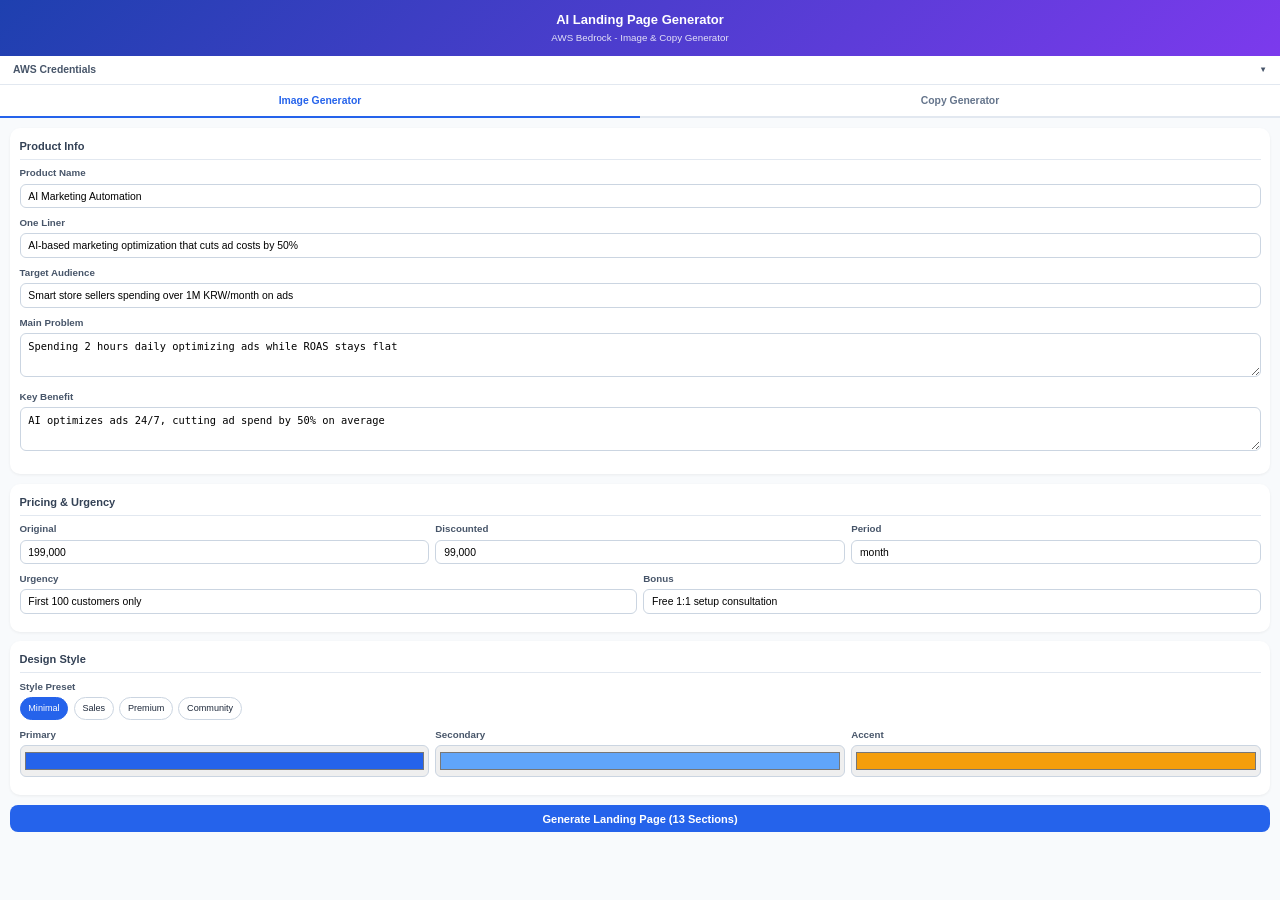
==== chrome-extension/sidepanel.html @ c02da8af "feat: Chrome Extension Side Panel로 이미지/카피 생성기 통합 기존 index.html(이미지)과 copy.html(카피) 두 웹페이지를 하나의 크롬 확장" ====
<!DOCTYPE html>
<html lang="ko">
<head>
  <meta charset="UTF-8">
  <meta name="viewport" content="width=device-width, initial-scale=1.0">
  <title>AI Landing Page Generator</title>
  <link rel="stylesheet" href="css/styles.css">
</head>
<body>
  <!-- Header -->
  <div class="header">
    <h1>AI Landing Page Generator</h1>
    <p>AWS Bedrock - Image & Copy Generator</p>
  </div>

  <!-- AWS Credentials (collapsible, shared) -->
  <div class="cred-section">
    <div class="cred-toggle" id="credToggle">
      AWS Credentials <span class="cred-status" id="credStatus"></span>
    </div>
    <div class="cred-body" id="credBody">
      <div class="row" style="margin-bottom:0.4rem;">
        <div class="field">
          <label>Access Key ID</label>
          <input type="text" id="aws_access_key" placeholder="AKIA..." autocomplete="off">
        </div>
        <div class="field">
          <label>Secret Access Key</label>
          <input type="password" id="aws_secret_key" placeholder="secret key" autocomplete="off">
        </div>
      </div>
      <div class="field" style="margin-bottom:0.4rem;">
        <label>Region</label>
        <select id="aws_region">
          <option value="us-east-1" selected>us-east-1 (N. Virginia)</option>
          <option value="us-west-2">us-west-2 (Oregon)</option>
          <option value="eu-west-1">eu-west-1 (Ireland)</option>
          <option value="ap-northeast-1">ap-northeast-1 (Tokyo)</option>
        </select>
      </div>
      <div class="cred-actions">
        <button class="btn-save" id="credSaveBtn">Save</button>
        <button id="credClearBtn">Clear</button>
      </div>
    </div>
  </div>

  <!-- Main Tab Bar -->
  <div class="main-tab-bar" id="mainTabBar">
    <div class="main-tab active" data-tab="image">Image Generator</div>
    <div class="main-tab" data-tab="copy">Copy Generator</div>
  </div>

  <!-- ========== IMAGE TAB ========== -->
  <div class="panel-content" id="imagePanel">
    <form id="imageForm">
      <!-- Shared Product Info -->
      <div class="card">
        <h2>Product Info</h2>
        <div class="field">
          <label>Product Name</label>
          <input type="text" id="product_name" value="AI Marketing Automation" required>
        </div>
        <div class="field">
          <label>One Liner</label>
          <input type="text" id="one_liner" value="AI-based marketing optimization that cuts ad costs by 50%" required>
        </div>
        <div class="field">
          <label>Target Audience</label>
          <input type="text" id="target_audience" value="Smart store sellers spending over 1M KRW/month on ads" required>
        </div>
        <div class="field">
          <label>Main Problem</label>
          <textarea id="main_problem" required>Spending 2 hours daily optimizing ads while ROAS stays flat</textarea>
        </div>
        <div class="field">
          <label>Key Benefit</label>
          <textarea id="key_benefit" required>AI optimizes ads 24/7, cutting ad spend by 50% on average</textarea>
        </div>
      </div>

      <div class="card">
        <h2>Pricing & Urgency</h2>
        <div class="row-3">
          <div class="field">
            <label>Original</label>
            <input type="text" id="price_original" value="199,000">
          </div>
          <div class="field">
            <label>Discounted</label>
            <input type="text" id="price_discounted" value="99,000">
          </div>
          <div class="field">
            <label>Period</label>
            <input type="text" id="price_period" value="month">
          </div>
        </div>
        <div class="row">
          <div class="field">
            <label>Urgency</label>
            <input type="text" id="urgency_value" value="First 100 customers only">
          </div>
          <div class="field">
            <label>Bonus</label>
            <input type="text" id="urgency_bonus" value="Free 1:1 setup consultation">
          </div>
        </div>
      </div>

      <div class="card">
        <h2>Design Style</h2>
        <div class="field">
          <label>Style Preset</label>
          <div class="preset-chips" id="imageStyleChips">
            <span class="chip active" data-value="minimal">Minimal</span>
            <span class="chip" data-value="sales">Sales</span>
            <span class="chip" data-value="premium">Premium</span>
            <span class="chip" data-value="community">Community</span>
          </div>
        </div>
        <div class="row-3">
          <div class="field">
            <label>Primary</label>
            <input type="color" id="color_primary" value="#2563EB">
          </div>
          <div class="field">
            <label>Secondary</label>
            <input type="color" id="color_secondary" value="#60A5FA">
          </div>
          <div class="field">
            <label>Accent</label>
            <input type="color" id="color_accent" value="#F59E0B">
          </div>
        </div>
      </div>

      <button type="submit" class="btn btn-primary" id="imageSubmitBtn">
        Generate Landing Page (13 Sections)
      </button>
    </form>

    <!-- Image Progress -->
    <div class="progress" id="imageProgress">
      <div class="card">
        <div class="progress-bar"><div class="progress-fill" id="imageProgressFill"></div></div>
        <p class="progress-text" id="imageProgressText">Generating...</p>
      </div>
    </div>

    <!-- Image Error -->
    <div class="error" id="imageError"></div>

    <!-- Image Result -->
    <div class="result" id="imageResult">
      <div class="card">
        <h2>Result</h2>
        <img id="imageResultImg" src="" alt="Generated landing page">
        <div class="result-actions">
          <a href="#" class="dl-png" id="imageDownloadBtn" download="landing_page.png">Download PNG</a>
          <button class="dl-new" id="imageResetBtn">Generate New</button>
        </div>
      </div>
    </div>
  </div>

  <!-- ========== COPY TAB ========== -->
  <div class="panel-content" id="copyPanel" style="display:none;">
    <form id="copyForm">
      <div class="card">
        <h2>Product Info</h2>
        <div class="hint" style="margin-bottom:0.5rem;font-size:0.7rem;color:#64748b;">
          Uses the same product info from the Image tab. Switch tabs to edit.
        </div>
      </div>

      <button type="submit" class="btn btn-green" id="copySubmitBtn">
        Generate Sales Copy (13 Sections)
      </button>
    </form>

    <!-- Copy Progress -->
    <div class="progress" id="copyProgress">
      <div class="card">
        <div class="progress-bar"><div class="progress-fill-green" id="copyProgressFill"></div></div>
        <p class="progress-text" id="copyProgressText">Analyzing...</p>
      </div>
    </div>

    <!-- Copy Error -->
    <div class="error" id="copyError"></div>

    <!-- Copy Result -->
    <div class="result" id="copyResult">
      <div class="card">
        <div class="copy-result-header">
          <h2>Generated Copy</h2>
          <div class="copy-actions">
            <button class="copy-all-btn" data-action="copy-json">Copy JSON</button>
            <button class="copy-all-btn" data-action="copy-text">Copy Text</button>
            <button class="copy-all-btn" data-action="reset-copy">New</button>
          </div>
        </div>

        <div class="result-tab-bar" id="copyResultTabs">
          <div class="result-tab active" data-tab="copy">Copy (13 Sections)</div>
          <div class="result-tab" data-tab="research">Research</div>
        </div>

        <div id="copySectionsTab"></div>
        <div id="copyResearchTab" style="display:none;"></div>
      </div>
    </div>
  </div>

  <!-- Scripts (order matters: dependencies first) -->
  <script src="js/storage.js"></script>
  <script src="js/api.js"></script>
  <script src="js/render.js"></script>
  <script src="js/image-tab.js"></script>
  <script src="js/copy-tab.js"></script>
  <script src="js/app.js"></script>
</body>
</html>
---- chrome-extension/css/styles.css ----
/* ===== Base ===== */
* { margin: 0; padding: 0; box-sizing: border-box; }
html, body {
  width: 100%;
  font-family: -apple-system, 'Pretendard', 'Segoe UI', sans-serif;
  background: #f8fafc;
  color: #1e293b;
  font-size: 13px;
  line-height: 1.5;
}

/* ===== Header ===== */
.header {
  background: linear-gradient(135deg, #1e40af, #7c3aed);
  color: #fff;
  padding: 0.75rem 1rem;
  text-align: center;
}
.header h1 { font-size: 1rem; margin-bottom: 0.15rem; }
.header p { opacity: 0.85; font-size: 0.75rem; }

/* ===== Credentials ===== */
.cred-section {
  background: #fff;
  border-bottom: 1px solid #e2e8f0;
}
.cred-toggle {
  display: flex;
  align-items: center;
  justify-content: space-between;
  padding: 0.5rem 1rem;
  cursor: pointer;
  user-select: none;
  font-size: 0.8rem;
  font-weight: 600;
  color: #475569;
}
.cred-toggle::after { content: '\25BC'; font-size: 0.6rem; transition: transform 0.2s; }
.cred-toggle.open::after { transform: rotate(180deg); }
.cred-body {
  display: none;
  padding: 0 1rem 0.75rem;
}
.cred-body.open { display: block; }
.cred-status { font-size: 0.7rem; color: #94a3b8; margin-left: 0.5rem; }
.cred-status.saved { color: #059669; }
.cred-actions { display: flex; gap: 0.5rem; margin-top: 0.5rem; }
.cred-actions button {
  flex: 1;
  padding: 0.4rem;
  border-radius: 6px;
  border: 1px solid #e2e8f0;
  font-size: 0.75rem;
  font-weight: 600;
  cursor: pointer;
  background: #f8fafc;
  color: #334155;
}
.cred-actions button:hover { background: #e2e8f0; }
.cred-actions .btn-save { background: #2563eb; color: #fff; border-color: #2563eb; }
.cred-actions .btn-save:hover { background: #1d4ed8; }

/* ===== Main Tab Bar ===== */
.main-tab-bar {
  display: flex;
  background: #fff;
  border-bottom: 2px solid #e2e8f0;
}
.main-tab {
  flex: 1;
  padding: 0.6rem;
  text-align: center;
  font-size: 0.8rem;
  font-weight: 600;
  cursor: pointer;
  color: #64748b;
  border-bottom: 2px solid transparent;
  margin-bottom: -2px;
  transition: all 0.2s;
}
.main-tab:hover { color: #334155; background: #f8fafc; }
.main-tab.active { color: #2563eb; border-bottom-color: #2563eb; }
.main-tab.active-copy { color: #059669; border-bottom-color: #059669; }

/* ===== Content ===== */
.panel-content { padding: 0.75rem; }

/* ===== Card ===== */
.card {
  background: #fff;
  border-radius: 10px;
  box-shadow: 0 1px 3px rgba(0,0,0,0.06);
  padding: 0.75rem;
  margin-bottom: 0.75rem;
}
.card h2 {
  font-size: 0.85rem;
  margin-bottom: 0.5rem;
  color: #334155;
  border-bottom: 1px solid #e2e8f0;
  padding-bottom: 0.35rem;
}

/* ===== Fields ===== */
.field { margin-bottom: 0.6rem; }
.field label {
  display: block;
  font-size: 0.75rem;
  font-weight: 600;
  color: #475569;
  margin-bottom: 0.2rem;
}
.field input, .field textarea, .field select {
  width: 100%;
  padding: 0.45rem 0.6rem;
  border: 1px solid #cbd5e1;
  border-radius: 6px;
  font-size: 0.8rem;
  transition: border-color 0.2s;
}
.field input:focus, .field textarea:focus, .field select:focus {
  outline: none;
  border-color: #3b82f6;
  box-shadow: 0 0 0 2px rgba(59,130,246,0.1);
}
.field textarea { resize: vertical; min-height: 44px; }
.field .hint { font-size: 0.65rem; color: #94a3b8; margin-top: 0.15rem; }

.row { display: grid; grid-template-columns: 1fr 1fr; gap: 0.5rem; }
.row-3 { display: grid; grid-template-columns: 1fr 1fr 1fr; gap: 0.5rem; }

/* ===== Buttons ===== */
.btn {
  display: inline-flex;
  align-items: center;
  justify-content: center;
  gap: 0.4rem;
  width: 100%;
  padding: 0.6rem;
  border: none;
  border-radius: 8px;
  cursor: pointer;
  font-size: 0.85rem;
  font-weight: 600;
  transition: all 0.2s;
}
.btn-primary { background: #2563eb; color: #fff; }
.btn-primary:hover { background: #1d4ed8; }
.btn-primary:disabled { background: #94a3b8; cursor: not-allowed; }
.btn-green { background: #059669; color: #fff; }
.btn-green:hover { background: #047857; }
.btn-green:disabled { background: #94a3b8; cursor: not-allowed; }

/* ===== Style Chips ===== */
.preset-chips { display: flex; gap: 0.4rem; flex-wrap: wrap; }
.chip {
  padding: 0.3rem 0.6rem;
  border-radius: 16px;
  border: 1px solid #cbd5e1;
  font-size: 0.7rem;
  cursor: pointer;
  transition: all 0.2s;
}
.chip.active { background: #2563eb; color: #fff; border-color: #2563eb; }

/* ===== Color inputs ===== */
.field input[type="color"] {
  height: 32px;
  padding: 2px;
  cursor: pointer;
}

/* ===== Progress ===== */
.progress { display: none; margin: 0.75rem 0; }
.progress.show { display: block; }
.progress-bar { height: 5px; background: #e2e8f0; border-radius: 3px; overflow: hidden; }
.progress-fill {
  height: 100%;
  background: linear-gradient(90deg, #2563eb, #7c3aed);
  border-radius: 3px;
  transition: width 0.5s;
  width: 0%;
}
.progress-fill-green {
  height: 100%;
  background: linear-gradient(90deg, #059669, #0d9488);
  border-radius: 3px;
  transition: width 0.5s;
  width: 0%;
}
.progress-text {
  text-align: center;
  margin-top: 0.35rem;
  font-size: 0.75rem;
  color: #64748b;
}

/* ===== Error ===== */
.error {
  background: #fef2f2;
  border: 1px solid #fecaca;
  color: #991b1b;
  padding: 0.6rem;
  border-radius: 6px;
  display: none;
  font-size: 0.8rem;
  margin-bottom: 0.75rem;
  word-break: break-word;
}
.error.show { display: block; }

/* ===== Image Result ===== */
.result { display: none; }
.result.show { display: block; }
.result img {
  width: 100%;
  border-radius: 6px;
  box-shadow: 0 2px 8px rgba(0,0,0,0.08);
}
.result-actions { display: flex; gap: 0.5rem; margin-top: 0.5rem; }
.result-actions a, .result-actions button {
  flex: 1;
  text-align: center;
  padding: 0.5rem;
  border-radius: 6px;
  text-decoration: none;
  font-weight: 600;
  font-size: 0.8rem;
  border: none;
  cursor: pointer;
}
.dl-png { background: #2563eb; color: #fff; }
.dl-new { background: #f1f5f9; color: #334155; }

/* ===== Copy Result Styles ===== */
.copy-result-header {
  display: flex;
  justify-content: space-between;
  align-items: center;
  margin-bottom: 0.5rem;
  flex-wrap: wrap;
  gap: 0.35rem;
}
.copy-result-header h2 { border: none; margin: 0; padding: 0; }
.copy-actions { display: flex; gap: 0.35rem; }
.copy-all-btn {
  background: #f1f5f9;
  color: #334155;
  border: 1px solid #e2e8f0;
  padding: 0.3rem 0.6rem;
  border-radius: 6px;
  cursor: pointer;
  font-size: 0.7rem;
  font-weight: 600;
}
.copy-all-btn:hover { background: #e2e8f0; }

/* Result sub-tabs */
.result-tab-bar { display: flex; gap: 0.35rem; margin-bottom: 0.5rem; }
.result-tab {
  padding: 0.35rem 0.6rem;
  border-radius: 6px;
  border: 1px solid #e2e8f0;
  cursor: pointer;
  font-size: 0.75rem;
  font-weight: 600;
  background: #fff;
}
.result-tab.active { background: #059669; color: #fff; border-color: #059669; }

/* Section output (copy) */
.section-output {
  margin-bottom: 0.75rem;
  border: 1px solid #e2e8f0;
  border-radius: 8px;
  overflow: hidden;
}
.section-header {
  background: #f1f5f9;
  padding: 0.5rem 0.6rem;
  cursor: pointer;
  display: flex;
  align-items: center;
  justify-content: space-between;
  user-select: none;
}
.section-header:hover { background: #e2e8f0; }
.section-header h3 { font-size: 0.8rem; color: #334155; }
.section-desc { font-weight: 400; color: #94a3b8; }
.badge {
  font-size: 0.6rem;
  background: #059669;
  color: #fff;
  padding: 0.15rem 0.4rem;
  border-radius: 8px;
  white-space: nowrap;
}
.section-body { padding: 0.6rem; display: none; }
.section-body.open { display: block; }

/* Copy field */
.copy-field { margin-bottom: 0.5rem; }
.copy-field .label {
  font-size: 0.65rem;
  font-weight: 600;
  color: #059669;
  text-transform: uppercase;
  margin-bottom: 0.15rem;
}
.copy-field .value { font-size: 0.8rem; color: #1e293b; line-height: 1.5; white-space: pre-wrap; }
.copy-field .value-list { list-style: none; padding: 0; }
.copy-field .value-list li {
  padding: 0.2rem 0;
  border-bottom: 1px solid #f1f5f9;
  font-size: 0.8rem;
}
.copy-field .value-list li:last-child { border-bottom: none; }

.headline-option {
  background: #f8fafc;
  padding: 0.35rem 0.5rem;
  border-radius: 4px;
  margin-bottom: 0.25rem;
  border-left: 3px solid #059669;
  font-size: 0.8rem;
  font-weight: 500;
}

.testimonial-card {
  background: #f8fafc;
  padding: 0.5rem;
  border-radius: 6px;
  margin-bottom: 0.35rem;
}
.testimonial-card .quote { font-style: italic; color: #475569; margin-bottom: 0.2rem; font-size: 0.8rem; }
.testimonial-card .meta { font-size: 0.7rem; color: #94a3b8; }

.step-card {
  display: flex;
  gap: 0.5rem;
  align-items: flex-start;
  padding: 0.35rem 0;
  border-bottom: 1px solid #f1f5f9;
}
.step-num {
  width: 22px;
  height: 22px;
  border-radius: 50%;
  background: #059669;
  color: #fff;
  display: flex;
  align-items: center;
  justify-content: center;
  font-size: 0.7rem;
  font-weight: 700;
  flex-shrink: 0;
}
.step-desc { font-size: 0.75rem; color: #64748b; }
.step-result { font-size: 0.7rem; color: #059669; }

.stats-row { display: flex; flex-wrap: wrap; gap: 0.35rem; }
.stat-num {
  display: inline-block;
  background: #f1f5f9;
  padding: 0.25rem 0.5rem;
  border-radius: 4px;
  font-weight: 700;
  color: #059669;
  font-size: 0.8rem;
}
.stat-label { font-size: 0.7rem; color: #94a3b8; margin-right: 0.5rem; }

.comparison-grid { display: grid; grid-template-columns: 1fr 1fr; gap: 0.5rem; }
.comparison-col h4 { font-size: 0.75rem; margin-bottom: 0.3rem; }
.comparison-col.without h4 { color: #dc2626; }
.comparison-col.with h4 { color: #059669; }
.comparison-col ul { list-style: none; padding: 0; }
.comparison-col li { font-size: 0.75rem; margin-bottom: 0.2rem; }

.bonus-item { padding: 0.2rem 0; font-size: 0.8rem; }
.bonus-value { color: #059669; }

.faq-item { margin-bottom: 0.4rem; }
.faq-item strong { color: #334155; font-size: 0.8rem; }
.faq-answer { font-size: 0.75rem; color: #64748b; }

.pain-item {
  margin-bottom: 0.5rem;
  padding: 0.4rem;
  background: #fef2f2;
  border-radius: 4px;
  border-left: 3px solid #ef4444;
  font-size: 0.8rem;
}
.pain-hook { font-size: 0.75rem; color: #64748b; }

.failure-item { margin-bottom: 0.5rem; font-size: 0.8rem; }
.failure-explain { font-size: 0.75rem; color: #64748b; }
.failure-reframe { font-size: 0.75rem; color: #059669; }

.objection-item { margin-bottom: 0.35rem; font-size: 0.8rem; }
.obj-q { color: #dc2626; }
.obj-a { color: #059669; }

.diff-item { margin-bottom: 0.35rem; font-size: 0.8rem; }
.diff-explain { font-size: 0.75rem; color: #64748b; }

.json-fallback { font-size: 0.7rem; overflow-x: auto; }
.empty-msg { color: #94a3b8; font-size: 0.8rem; }

/* ===== Scrollbar ===== */
::-webkit-scrollbar { width: 4px; }
::-webkit-scrollbar-track { background: transparent; }
::-webkit-scrollbar-thumb { background: #cbd5e1; border-radius: 2px; }
::-webkit-scrollbar-thumb:hover { background: #94a3b8; }
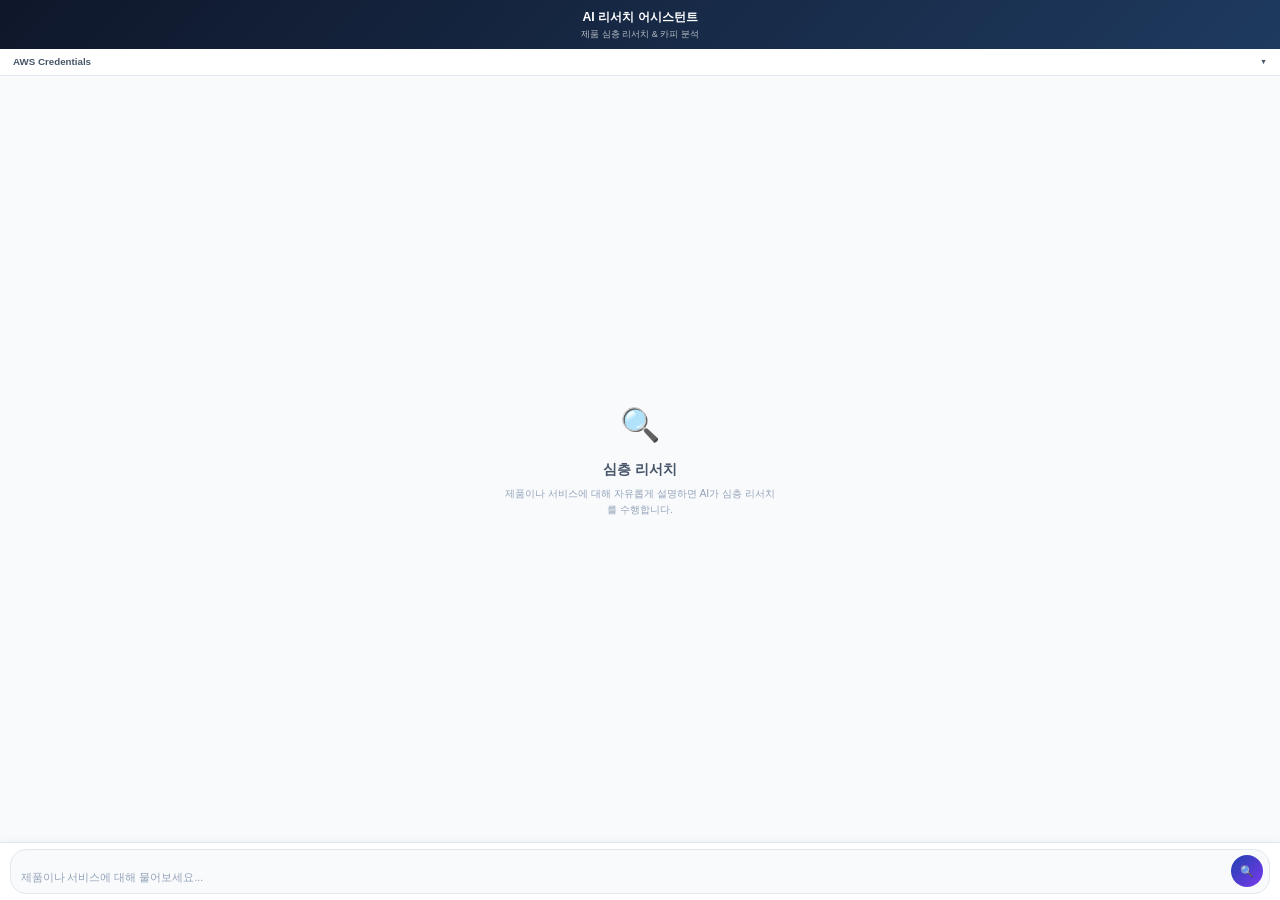
==== commit 984e5d2a: "feat: Perplexity 스타일 단일 검색창 + Bedrock Converse 심층 리서치 - 5개 입력 필드를 단일 textarea 검색바로 교체 - Bedrock Conv" ====
--- a/chrome-extension/sidepanel.html
+++ b/chrome-extension/sidepanel.html
@@ -3,17 +3,17 @@
 <head>
   <meta charset="UTF-8">
   <meta name="viewport" content="width=device-width, initial-scale=1.0">
-  <title>AI Landing Page Generator</title>
+  <title>AI Research Assistant</title>
   <link rel="stylesheet" href="css/styles.css">
 </head>
 <body>
   <!-- Header -->
   <div class="header">
-    <h1>AI Landing Page Generator</h1>
-    <p>AWS Bedrock - Image & Copy Generator</p>
+    <h1>AI 리서치 어시스턴트</h1>
+    <p>제품 심층 리서치 &amp; 카피 분석</p>
   </div>
 
-  <!-- AWS Credentials (collapsible, shared) -->
+  <!-- AWS Credentials (collapsible) -->
   <div class="cred-section">
     <div class="cred-toggle" id="credToggle">
       AWS Credentials <span class="cred-status" id="credStatus"></span>
@@ -39,185 +39,37 @@
         </select>
       </div>
       <div class="cred-actions">
-        <button class="btn-save" id="credSaveBtn">Save</button>
-        <button id="credClearBtn">Clear</button>
+        <button class="btn-save" id="credSaveBtn">저장</button>
+        <button id="credClearBtn">초기화</button>
       </div>
     </div>
   </div>
 
-  <!-- Main Tab Bar -->
-  <div class="main-tab-bar" id="mainTabBar">
-    <div class="main-tab active" data-tab="image">Image Generator</div>
-    <div class="main-tab" data-tab="copy">Copy Generator</div>
-  </div>
-
-  <!-- ========== IMAGE TAB ========== -->
-  <div class="panel-content" id="imagePanel">
-    <form id="imageForm">
-      <!-- Shared Product Info -->
-      <div class="card">
-        <h2>Product Info</h2>
-        <div class="field">
-          <label>Product Name</label>
-          <input type="text" id="product_name" value="AI Marketing Automation" required>
-        </div>
-        <div class="field">
-          <label>One Liner</label>
-          <input type="text" id="one_liner" value="AI-based marketing optimization that cuts ad costs by 50%" required>
-        </div>
-        <div class="field">
-          <label>Target Audience</label>
-          <input type="text" id="target_audience" value="Smart store sellers spending over 1M KRW/month on ads" required>
-        </div>
-        <div class="field">
-          <label>Main Problem</label>
-          <textarea id="main_problem" required>Spending 2 hours daily optimizing ads while ROAS stays flat</textarea>
-        </div>
-        <div class="field">
-          <label>Key Benefit</label>
-          <textarea id="key_benefit" required>AI optimizes ads 24/7, cutting ad spend by 50% on average</textarea>
-        </div>
-      </div>
-
-      <div class="card">
-        <h2>Pricing & Urgency</h2>
-        <div class="row-3">
-          <div class="field">
-            <label>Original</label>
-            <input type="text" id="price_original" value="199,000">
-          </div>
-          <div class="field">
-            <label>Discounted</label>
-            <input type="text" id="price_discounted" value="99,000">
-          </div>
-          <div class="field">
-            <label>Period</label>
-            <input type="text" id="price_period" value="month">
-          </div>
-        </div>
-        <div class="row">
-          <div class="field">
-            <label>Urgency</label>
-            <input type="text" id="urgency_value" value="First 100 customers only">
-          </div>
-          <div class="field">
-            <label>Bonus</label>
-            <input type="text" id="urgency_bonus" value="Free 1:1 setup consultation">
-          </div>
-        </div>
-      </div>
-
-      <div class="card">
-        <h2>Design Style</h2>
-        <div class="field">
-          <label>Style Preset</label>
-          <div class="preset-chips" id="imageStyleChips">
-            <span class="chip active" data-value="minimal">Minimal</span>
-            <span class="chip" data-value="sales">Sales</span>
-            <span class="chip" data-value="premium">Premium</span>
-            <span class="chip" data-value="community">Community</span>
-          </div>
-        </div>
-        <div class="row-3">
-          <div class="field">
-            <label>Primary</label>
-            <input type="color" id="color_primary" value="#2563EB">
-          </div>
-          <div class="field">
-            <label>Secondary</label>
-            <input type="color" id="color_secondary" value="#60A5FA">
-          </div>
-          <div class="field">
-            <label>Accent</label>
-            <input type="color" id="color_accent" value="#F59E0B">
-          </div>
-        </div>
-      </div>
-
-      <button type="submit" class="btn btn-primary" id="imageSubmitBtn">
-        Generate Landing Page (13 Sections)
-      </button>
-    </form>
-
-    <!-- Image Progress -->
-    <div class="progress" id="imageProgress">
-      <div class="card">
-        <div class="progress-bar"><div class="progress-fill" id="imageProgressFill"></div></div>
-        <p class="progress-text" id="imageProgressText">Generating...</p>
-      </div>
-    </div>
-
-    <!-- Image Error -->
-    <div class="error" id="imageError"></div>
-
-    <!-- Image Result -->
-    <div class="result" id="imageResult">
-      <div class="card">
-        <h2>Result</h2>
-        <img id="imageResultImg" src="" alt="Generated landing page">
-        <div class="result-actions">
-          <a href="#" class="dl-png" id="imageDownloadBtn" download="landing_page.png">Download PNG</a>
-          <button class="dl-new" id="imageResetBtn">Generate New</button>
-        </div>
-      </div>
+  <!-- Chat Messages Area -->
+  <div class="chat-container" id="chatContainer">
+    <div class="chat-welcome">
+      <div class="welcome-icon">&#128269;</div>
+      <h2>심층 리서치</h2>
+      <p>제품이나 서비스에 대해 자유롭게 설명하면 AI가 심층 리서치를 수행합니다.</p>
     </div>
   </div>
 
-  <!-- ========== COPY TAB ========== -->
-  <div class="panel-content" id="copyPanel" style="display:none;">
-    <form id="copyForm">
-      <div class="card">
-        <h2>Product Info</h2>
-        <div class="hint" style="margin-bottom:0.5rem;font-size:0.7rem;color:#64748b;">
-          Uses the same product info from the Image tab. Switch tabs to edit.
-        </div>
+  <!-- Bottom Fixed Search Bar -->
+  <div class="input-area">
+    <form id="researchForm">
+      <div class="search-bar">
+        <textarea id="queryInput" rows="1" placeholder="제품이나 서비스에 대해 물어보세요..." required></textarea>
+        <button type="submit" class="search-btn" id="submitBtn" title="리서치 시작">
+          <span class="search-icon">&#128269;</span>
+        </button>
       </div>
-
-      <button type="submit" class="btn btn-green" id="copySubmitBtn">
-        Generate Sales Copy (13 Sections)
-      </button>
     </form>
-
-    <!-- Copy Progress -->
-    <div class="progress" id="copyProgress">
-      <div class="card">
-        <div class="progress-bar"><div class="progress-fill-green" id="copyProgressFill"></div></div>
-        <p class="progress-text" id="copyProgressText">Analyzing...</p>
-      </div>
-    </div>
-
-    <!-- Copy Error -->
-    <div class="error" id="copyError"></div>
-
-    <!-- Copy Result -->
-    <div class="result" id="copyResult">
-      <div class="card">
-        <div class="copy-result-header">
-          <h2>Generated Copy</h2>
-          <div class="copy-actions">
-            <button class="copy-all-btn" data-action="copy-json">Copy JSON</button>
-            <button class="copy-all-btn" data-action="copy-text">Copy Text</button>
-            <button class="copy-all-btn" data-action="reset-copy">New</button>
-          </div>
-        </div>
-
-        <div class="result-tab-bar" id="copyResultTabs">
-          <div class="result-tab active" data-tab="copy">Copy (13 Sections)</div>
-          <div class="result-tab" data-tab="research">Research</div>
-        </div>
-
-        <div id="copySectionsTab"></div>
-        <div id="copyResearchTab" style="display:none;"></div>
-      </div>
-    </div>
   </div>
 
-  <!-- Scripts (order matters: dependencies first) -->
+  <!-- Scripts -->
   <script src="js/storage.js"></script>
   <script src="js/api.js"></script>
-  <script src="js/render.js"></script>
-  <script src="js/image-tab.js"></script>
-  <script src="js/copy-tab.js"></script>
+  <script src="js/chat.js"></script>
   <script src="js/app.js"></script>
 </body>
 </html>
--- a/chrome-extension/css/styles.css
+++ b/chrome-extension/css/styles.css
@@ -2,55 +2,61 @@
 * { margin: 0; padding: 0; box-sizing: border-box; }
 html, body {
   width: 100%;
+  height: 100%;
   font-family: -apple-system, 'Pretendard', 'Segoe UI', sans-serif;
   background: #f8fafc;
   color: #1e293b;
   font-size: 13px;
   line-height: 1.5;
+  display: flex;
+  flex-direction: column;
+  overflow: hidden;
 }
 
 /* ===== Header ===== */
 .header {
-  background: linear-gradient(135deg, #1e40af, #7c3aed);
+  background: linear-gradient(135deg, #0f172a, #1e3a5f);
   color: #fff;
-  padding: 0.75rem 1rem;
+  padding: 0.6rem 1rem;
   text-align: center;
-}
-.header h1 { font-size: 1rem; margin-bottom: 0.15rem; }
-.header p { opacity: 0.85; font-size: 0.75rem; }
+  flex-shrink: 0;
+}
+.header h1 { font-size: 0.95rem; margin-bottom: 0.1rem; }
+.header p { opacity: 0.7; font-size: 0.7rem; }
 
 /* ===== Credentials ===== */
 .cred-section {
   background: #fff;
   border-bottom: 1px solid #e2e8f0;
+  flex-shrink: 0;
 }
 .cred-toggle {
   display: flex;
   align-items: center;
   justify-content: space-between;
-  padding: 0.5rem 1rem;
+  padding: 0.45rem 1rem;
   cursor: pointer;
   user-select: none;
-  font-size: 0.8rem;
+  font-size: 0.75rem;
   font-weight: 600;
   color: #475569;
 }
-.cred-toggle::after { content: '\25BC'; font-size: 0.6rem; transition: transform 0.2s; }
+.cred-toggle::after { content: '\25BC'; font-size: 0.55rem; transition: transform 0.2s; }
 .cred-toggle.open::after { transform: rotate(180deg); }
 .cred-body {
   display: none;
-  padding: 0 1rem 0.75rem;
+  padding: 0 1rem 0.6rem;
 }
 .cred-body.open { display: block; }
-.cred-status { font-size: 0.7rem; color: #94a3b8; margin-left: 0.5rem; }
+.cred-status { font-size: 0.65rem; color: #94a3b8; margin-left: 0.5rem; }
 .cred-status.saved { color: #059669; }
-.cred-actions { display: flex; gap: 0.5rem; margin-top: 0.5rem; }
+.cred-actions { display: flex; gap: 0.5rem; margin-top: 0.4rem; }
 .cred-actions button {
   flex: 1;
-  padding: 0.4rem;
+  padding: 0.35rem;
   border-radius: 6px;
   border: 1px solid #e2e8f0;
-  font-size: 0.75rem;
+  font-size: 0.7rem;
   font-weight: 600;
   cursor: pointer;
   background: #f8fafc;
@@ -60,353 +66,348 @@
 .cred-actions .btn-save { background: #2563eb; color: #fff; border-color: #2563eb; }
 .cred-actions .btn-save:hover { background: #1d4ed8; }
 
-/* ===== Main Tab Bar ===== */
-.main-tab-bar {
-  display: flex;
-  background: #fff;
-  border-bottom: 2px solid #e2e8f0;
-}
-.main-tab {
-  flex: 1;
-  padding: 0.6rem;
-  text-align: center;
-  font-size: 0.8rem;
-  font-weight: 600;
-  cursor: pointer;
-  color: #64748b;
-  border-bottom: 2px solid transparent;
-  margin-bottom: -2px;
-  transition: all 0.2s;
-}
-.main-tab:hover { color: #334155; background: #f8fafc; }
-.main-tab.active { color: #2563eb; border-bottom-color: #2563eb; }
-.main-tab.active-copy { color: #059669; border-bottom-color: #059669; }
-
-/* ===== Content ===== */
-.panel-content { padding: 0.75rem; }
-
-/* ===== Card ===== */
-.card {
-  background: #fff;
-  border-radius: 10px;
-  box-shadow: 0 1px 3px rgba(0,0,0,0.06);
-  padding: 0.75rem;
-  margin-bottom: 0.75rem;
-}
-.card h2 {
-  font-size: 0.85rem;
-  margin-bottom: 0.5rem;
-  color: #334155;
-  border-bottom: 1px solid #e2e8f0;
-  padding-bottom: 0.35rem;
-}
-
 /* ===== Fields ===== */
-.field { margin-bottom: 0.6rem; }
+.field { margin-bottom: 0.4rem; }
 .field label {
   display: block;
-  font-size: 0.75rem;
+  font-size: 0.7rem;
   font-weight: 600;
   color: #475569;
-  margin-bottom: 0.2rem;
+  margin-bottom: 0.15rem;
 }
 .field input, .field textarea, .field select {
   width: 100%;
-  padding: 0.45rem 0.6rem;
+  padding: 0.4rem 0.55rem;
   border: 1px solid #cbd5e1;
   border-radius: 6px;
-  font-size: 0.8rem;
+  font-size: 0.78rem;
   transition: border-color 0.2s;
+  background: #fff;
 }
 .field input:focus, .field textarea:focus, .field select:focus {
   outline: none;
   border-color: #3b82f6;
   box-shadow: 0 0 0 2px rgba(59,130,246,0.1);
 }
-.field textarea { resize: vertical; min-height: 44px; }
-.field .hint { font-size: 0.65rem; color: #94a3b8; margin-top: 0.15rem; }
-
 .row { display: grid; grid-template-columns: 1fr 1fr; gap: 0.5rem; }
-.row-3 { display: grid; grid-template-columns: 1fr 1fr 1fr; gap: 0.5rem; }
-
-/* ===== Buttons ===== */
-.btn {
-  display: inline-flex;
+
+/* ===== Chat Container ===== */
+.chat-container {
+  flex: 1;
+  overflow-y: auto;
+  padding: 0.75rem;
+  display: flex;
+  flex-direction: column;
+  gap: 0.75rem;
+}
+
+/* Welcome screen */
+.chat-welcome {
+  display: flex;
+  flex-direction: column;
   align-items: center;
   justify-content: center;
-  gap: 0.4rem;
-  width: 100%;
+  text-align: center;
+  padding: 3rem 1rem;
+  color: #94a3b8;
+  flex: 1;
+}
+.welcome-icon { font-size: 2.5rem; margin-bottom: 0.75rem; }
+.chat-welcome h2 { font-size: 1.1rem; color: #475569; margin-bottom: 0.4rem; }
+.chat-welcome p { font-size: 0.8rem; max-width: 280px; }
+
+/* ===== Chat Messages ===== */
+.chat-msg {
+  display: flex;
+  gap: 0.5rem;
+  max-width: 100%;
+  animation: msgIn 0.3s ease;
+}
+@keyframes msgIn {
+  from { opacity: 0; transform: translateY(8px); }
+  to { opacity: 1; transform: translateY(0); }
+}
+.msg-avatar {
+  width: 28px;
+  height: 28px;
+  border-radius: 50%;
+  display: flex;
+  align-items: center;
+  justify-content: center;
+  font-size: 0.9rem;
+  flex-shrink: 0;
+  background: #e2e8f0;
+}
+.msg-content {
+  flex: 1;
+  min-width: 0;
+}
+.msg-label {
+  font-size: 0.7rem;
+  font-weight: 700;
+  color: #475569;
+  margin-bottom: 0.25rem;
+}
+
+/* User message */
+.user-msg {
+  flex-direction: row-reverse;
+}
+.user-msg .msg-avatar { background: #dbeafe; }
+.user-msg .msg-content {
+  background: #eff6ff;
+  border: 1px solid #bfdbfe;
+  border-radius: 12px 12px 2px 12px;
   padding: 0.6rem;
-  border: none;
-  border-radius: 8px;
-  cursor: pointer;
-  font-size: 0.85rem;
-  font-weight: 600;
-  transition: all 0.2s;
-}
-.btn-primary { background: #2563eb; color: #fff; }
-.btn-primary:hover { background: #1d4ed8; }
-.btn-primary:disabled { background: #94a3b8; cursor: not-allowed; }
-.btn-green { background: #059669; color: #fff; }
-.btn-green:hover { background: #047857; }
-.btn-green:disabled { background: #94a3b8; cursor: not-allowed; }
-
-/* ===== Style Chips ===== */
-.preset-chips { display: flex; gap: 0.4rem; flex-wrap: wrap; }
-.chip {
-  padding: 0.3rem 0.6rem;
-  border-radius: 16px;
-  border: 1px solid #cbd5e1;
-  font-size: 0.7rem;
-  cursor: pointer;
-  transition: all 0.2s;
-}
-.chip.active { background: #2563eb; color: #fff; border-color: #2563eb; }
-
-/* ===== Color inputs ===== */
-.field input[type="color"] {
-  height: 32px;
-  padding: 2px;
-  cursor: pointer;
-}
-
-/* ===== Progress ===== */
-.progress { display: none; margin: 0.75rem 0; }
-.progress.show { display: block; }
-.progress-bar { height: 5px; background: #e2e8f0; border-radius: 3px; overflow: hidden; }
-.progress-fill {
-  height: 100%;
-  background: linear-gradient(90deg, #2563eb, #7c3aed);
-  border-radius: 3px;
-  transition: width 0.5s;
-  width: 0%;
-}
-.progress-fill-green {
-  height: 100%;
-  background: linear-gradient(90deg, #059669, #0d9488);
-  border-radius: 3px;
-  transition: width 0.5s;
-  width: 0%;
-}
-.progress-text {
-  text-align: center;
-  margin-top: 0.35rem;
+}
+.user-msg .msg-label { color: #2563eb; }
+.msg-brief {
+  display: flex;
+  flex-wrap: wrap;
+  gap: 0.25rem;
+  margin-bottom: 0.25rem;
+}
+.brief-tag {
+  display: inline-block;
+  background: #dbeafe;
+  color: #1e40af;
+  padding: 0.1rem 0.4rem;
+  border-radius: 10px;
+  font-size: 0.65rem;
+  font-weight: 500;
+}
+.msg-detail {
   font-size: 0.75rem;
   color: #64748b;
 }
 
-/* ===== Error ===== */
-.error {
-  background: #fef2f2;
-  border: 1px solid #fecaca;
-  color: #991b1b;
+/* AI message */
+.ai-msg .msg-avatar { background: #f0fdf4; }
+.ai-msg .msg-content {
+  background: #fff;
+  border: 1px solid #e2e8f0;
+  border-radius: 12px 12px 12px 2px;
   padding: 0.6rem;
-  border-radius: 6px;
-  display: none;
-  font-size: 0.8rem;
-  margin-bottom: 0.75rem;
-  word-break: break-word;
-}
-.error.show { display: block; }
-
-/* ===== Image Result ===== */
-.result { display: none; }
-.result.show { display: block; }
-.result img {
-  width: 100%;
-  border-radius: 6px;
-  box-shadow: 0 2px 8px rgba(0,0,0,0.08);
-}
-.result-actions { display: flex; gap: 0.5rem; margin-top: 0.5rem; }
-.result-actions a, .result-actions button {
-  flex: 1;
-  text-align: center;
-  padding: 0.5rem;
-  border-radius: 6px;
-  text-decoration: none;
-  font-weight: 600;
-  font-size: 0.8rem;
-  border: none;
-  cursor: pointer;
-}
-.dl-png { background: #2563eb; color: #fff; }
-.dl-new { background: #f1f5f9; color: #334155; }
-
-/* ===== Copy Result Styles ===== */
-.copy-result-header {
-  display: flex;
-  justify-content: space-between;
-  align-items: center;
-  margin-bottom: 0.5rem;
-  flex-wrap: wrap;
-  gap: 0.35rem;
-}
-.copy-result-header h2 { border: none; margin: 0; padding: 0; }
-.copy-actions { display: flex; gap: 0.35rem; }
-.copy-all-btn {
-  background: #f1f5f9;
-  color: #334155;
-  border: 1px solid #e2e8f0;
-  padding: 0.3rem 0.6rem;
-  border-radius: 6px;
-  cursor: pointer;
-  font-size: 0.7rem;
-  font-weight: 600;
-}
-.copy-all-btn:hover { background: #e2e8f0; }
-
-/* Result sub-tabs */
-.result-tab-bar { display: flex; gap: 0.35rem; margin-bottom: 0.5rem; }
-.result-tab {
-  padding: 0.35rem 0.6rem;
-  border-radius: 6px;
-  border: 1px solid #e2e8f0;
-  cursor: pointer;
-  font-size: 0.75rem;
-  font-weight: 600;
-  background: #fff;
-}
-.result-tab.active { background: #059669; color: #fff; border-color: #059669; }
-
-/* Section output (copy) */
-.section-output {
-  margin-bottom: 0.75rem;
+}
+
+/* ===== Loading Animation ===== */
+.loading-dots {
+  display: flex;
+  gap: 0.3rem;
+  margin: 0.3rem 0;
+}
+.dot {
+  width: 7px;
+  height: 7px;
+  border-radius: 50%;
+  background: #94a3b8;
+  animation: dotBounce 1.4s ease-in-out infinite;
+}
+.dot:nth-child(2) { animation-delay: 0.2s; }
+.dot:nth-child(3) { animation-delay: 0.4s; }
+@keyframes dotBounce {
+  0%, 80%, 100% { opacity: 0.3; transform: scale(0.8); }
+  40% { opacity: 1; transform: scale(1.1); }
+}
+.loading-text {
+  font-size: 0.72rem;
+  color: #94a3b8;
+  margin-top: 0.15rem;
+}
+
+/* ===== Research Result Sections ===== */
+.result-sections {
+  display: flex;
+  flex-direction: column;
+  gap: 0.4rem;
+  margin: 0.35rem 0;
+}
+.research-section {
   border: 1px solid #e2e8f0;
   border-radius: 8px;
   overflow: hidden;
 }
-.section-header {
-  background: #f1f5f9;
+.section-toggle {
+  display: flex;
+  align-items: center;
+  gap: 0.4rem;
+  padding: 0.45rem 0.6rem;
+  cursor: pointer;
+  user-select: none;
+  background: #f8fafc;
+  transition: background 0.15s;
+}
+.section-toggle:hover { background: #f1f5f9; }
+.toggle-arrow {
+  font-size: 0.55rem;
+  color: #94a3b8;
+  transition: transform 0.2s;
+  display: inline-block;
+}
+.section-toggle.open .toggle-arrow { transform: rotate(90deg); }
+.section-title {
+  font-size: 0.78rem;
+  font-weight: 600;
+  color: #334155;
+}
+.section-body {
+  display: none;
   padding: 0.5rem 0.6rem;
-  cursor: pointer;
-  display: flex;
-  align-items: center;
-  justify-content: space-between;
-  user-select: none;
-}
-.section-header:hover { background: #e2e8f0; }
-.section-header h3 { font-size: 0.8rem; color: #334155; }
-.section-desc { font-weight: 400; color: #94a3b8; }
-.badge {
-  font-size: 0.6rem;
-  background: #059669;
-  color: #fff;
-  padding: 0.15rem 0.4rem;
-  border-radius: 8px;
-  white-space: nowrap;
-}
-.section-body { padding: 0.6rem; display: none; }
+  border-top: 1px solid #e2e8f0;
+}
 .section-body.open { display: block; }
 
-/* Copy field */
-.copy-field { margin-bottom: 0.5rem; }
-.copy-field .label {
+/* Section type accents */
+.research-section.pain { border-left: 3px solid #ef4444; }
+.research-section.failure { border-left: 3px solid #f59e0b; }
+.research-section.after { border-left: 3px solid #10b981; }
+.research-section.objection { border-left: 3px solid #6366f1; }
+.research-section.diff { border-left: 3px solid #0ea5e9; }
+.research-section.framework { border-left: 3px solid #8b5cf6; }
+
+/* Research items */
+.research-item {
+  margin-bottom: 0.4rem;
+  padding: 0.35rem;
+  background: #fafafa;
+  border-radius: 4px;
+  font-size: 0.78rem;
+  line-height: 1.5;
+}
+.research-item:last-child { margin-bottom: 0; }
+.item-sub { font-size: 0.72rem; color: #64748b; }
+.item-reframe { font-size: 0.72rem; color: #059669; }
+.obj-q { color: #dc2626; font-weight: 600; }
+.obj-a { color: #059669; font-weight: 600; }
+
+/* Field blocks (After Image, etc.) */
+.field-block { margin-bottom: 0.35rem; }
+.field-label {
   font-size: 0.65rem;
   font-weight: 600;
   color: #059669;
   text-transform: uppercase;
-  margin-bottom: 0.15rem;
-}
-.copy-field .value { font-size: 0.8rem; color: #1e293b; line-height: 1.5; white-space: pre-wrap; }
-.copy-field .value-list { list-style: none; padding: 0; }
-.copy-field .value-list li {
-  padding: 0.2rem 0;
-  border-bottom: 1px solid #f1f5f9;
-  font-size: 0.8rem;
-}
-.copy-field .value-list li:last-child { border-bottom: none; }
-
-.headline-option {
+  margin-bottom: 0.1rem;
+}
+.field-value {
+  font-size: 0.78rem;
+  color: #1e293b;
+  line-height: 1.5;
+}
+
+/* Copy count */
+.copy-count {
+  font-size: 0.7rem;
+  color: #059669;
+  font-weight: 600;
+  margin: 0.25rem 0;
+  padding: 0.25rem 0.5rem;
+  background: #f0fdf4;
+  border-radius: 4px;
+  display: inline-block;
+}
+
+/* Result actions */
+.result-actions {
+  display: flex;
+  gap: 0.35rem;
+  margin-top: 0.4rem;
+}
+.action-btn {
+  padding: 0.3rem 0.6rem;
+  border-radius: 6px;
+  border: 1px solid #e2e8f0;
   background: #f8fafc;
-  padding: 0.35rem 0.5rem;
-  border-radius: 4px;
-  margin-bottom: 0.25rem;
-  border-left: 3px solid #059669;
-  font-size: 0.8rem;
-  font-weight: 500;
-}
-
-.testimonial-card {
+  color: #334155;
+  font-size: 0.7rem;
+  font-weight: 600;
+  cursor: pointer;
+  transition: all 0.15s;
+}
+.action-btn:hover { background: #e2e8f0; }
+.action-btn.copied { background: #059669; color: #fff; border-color: #059669; }
+
+/* Error message */
+.error-msg .msg-content {
+  background: #fef2f2;
+  border-color: #fecaca;
+}
+.error-msg .msg-label { color: #dc2626; }
+.error-text {
+  font-size: 0.78rem;
+  color: #991b1b;
+  word-break: break-word;
+}
+
+.empty-msg { color: #94a3b8; font-size: 0.78rem; }
+
+/* ===== Input Area (Bottom Fixed) ===== */
+.input-area {
+  flex-shrink: 0;
+  background: #fff;
+  border-top: 1px solid #e2e8f0;
+  padding: 0.5rem 0.75rem;
+  box-shadow: 0 -2px 8px rgba(0,0,0,0.04);
+}
+
+/* Search bar */
+.search-bar {
+  display: flex;
+  align-items: flex-end;
+  gap: 0.4rem;
   background: #f8fafc;
-  padding: 0.5rem;
-  border-radius: 6px;
-  margin-bottom: 0.35rem;
-}
-.testimonial-card .quote { font-style: italic; color: #475569; margin-bottom: 0.2rem; font-size: 0.8rem; }
-.testimonial-card .meta { font-size: 0.7rem; color: #94a3b8; }
-
-.step-card {
-  display: flex;
-  gap: 0.5rem;
-  align-items: flex-start;
-  padding: 0.35rem 0;
-  border-bottom: 1px solid #f1f5f9;
-}
-.step-num {
-  width: 22px;
-  height: 22px;
+  border: 1.5px solid #e2e8f0;
+  border-radius: 16px;
+  padding: 0.4rem 0.5rem 0.4rem 0.75rem;
+  transition: border-color 0.2s, box-shadow 0.2s;
+}
+.search-bar:focus-within {
+  border-color: #3b82f6;
+  box-shadow: 0 0 0 3px rgba(59,130,246,0.12);
+  background: #fff;
+}
+.search-bar textarea {
+  flex: 1;
+  border: none;
+  background: transparent;
+  font-size: 0.82rem;
+  line-height: 1.45;
+  resize: none;
+  outline: none;
+  padding: 0.15rem 0;
+  font-family: inherit;
+  color: #1e293b;
+  overflow-y: auto;
+}
+.search-bar textarea::placeholder {
+  color: #94a3b8;
+}
+.search-btn {
+  width: 32px;
+  height: 32px;
+  border: none;
   border-radius: 50%;
-  background: #059669;
+  background: linear-gradient(135deg, #1e40af, #7c3aed);
   color: #fff;
+  cursor: pointer;
   display: flex;
   align-items: center;
   justify-content: center;
-  font-size: 0.7rem;
-  font-weight: 700;
   flex-shrink: 0;
-}
-.step-desc { font-size: 0.75rem; color: #64748b; }
-.step-result { font-size: 0.7rem; color: #059669; }
-
-.stats-row { display: flex; flex-wrap: wrap; gap: 0.35rem; }
-.stat-num {
-  display: inline-block;
-  background: #f1f5f9;
-  padding: 0.25rem 0.5rem;
-  border-radius: 4px;
-  font-weight: 700;
-  color: #059669;
-  font-size: 0.8rem;
-}
-.stat-label { font-size: 0.7rem; color: #94a3b8; margin-right: 0.5rem; }
-
-.comparison-grid { display: grid; grid-template-columns: 1fr 1fr; gap: 0.5rem; }
-.comparison-col h4 { font-size: 0.75rem; margin-bottom: 0.3rem; }
-.comparison-col.without h4 { color: #dc2626; }
-.comparison-col.with h4 { color: #059669; }
-.comparison-col ul { list-style: none; padding: 0; }
-.comparison-col li { font-size: 0.75rem; margin-bottom: 0.2rem; }
-
-.bonus-item { padding: 0.2rem 0; font-size: 0.8rem; }
-.bonus-value { color: #059669; }
-
-.faq-item { margin-bottom: 0.4rem; }
-.faq-item strong { color: #334155; font-size: 0.8rem; }
-.faq-answer { font-size: 0.75rem; color: #64748b; }
-
-.pain-item {
-  margin-bottom: 0.5rem;
-  padding: 0.4rem;
-  background: #fef2f2;
-  border-radius: 4px;
-  border-left: 3px solid #ef4444;
-  font-size: 0.8rem;
-}
-.pain-hook { font-size: 0.75rem; color: #64748b; }
-
-.failure-item { margin-bottom: 0.5rem; font-size: 0.8rem; }
-.failure-explain { font-size: 0.75rem; color: #64748b; }
-.failure-reframe { font-size: 0.75rem; color: #059669; }
-
-.objection-item { margin-bottom: 0.35rem; font-size: 0.8rem; }
-.obj-q { color: #dc2626; }
-.obj-a { color: #059669; }
-
-.diff-item { margin-bottom: 0.35rem; font-size: 0.8rem; }
-.diff-explain { font-size: 0.75rem; color: #64748b; }
-
-.json-fallback { font-size: 0.7rem; overflow-x: auto; }
-.empty-msg { color: #94a3b8; font-size: 0.8rem; }
+  transition: opacity 0.2s;
+}
+.search-btn:hover { opacity: 0.85; }
+.search-btn:disabled { background: #94a3b8; cursor: not-allowed; }
+.search-icon { font-size: 0.85rem; }
+
+/* User message text */
+.msg-text {
+  font-size: 0.82rem;
+  color: #1e293b;
+  line-height: 1.5;
+  white-space: pre-wrap;
+  word-break: break-word;
+}
 
 /* ===== Scrollbar ===== */
 ::-webkit-scrollbar { width: 4px; }
